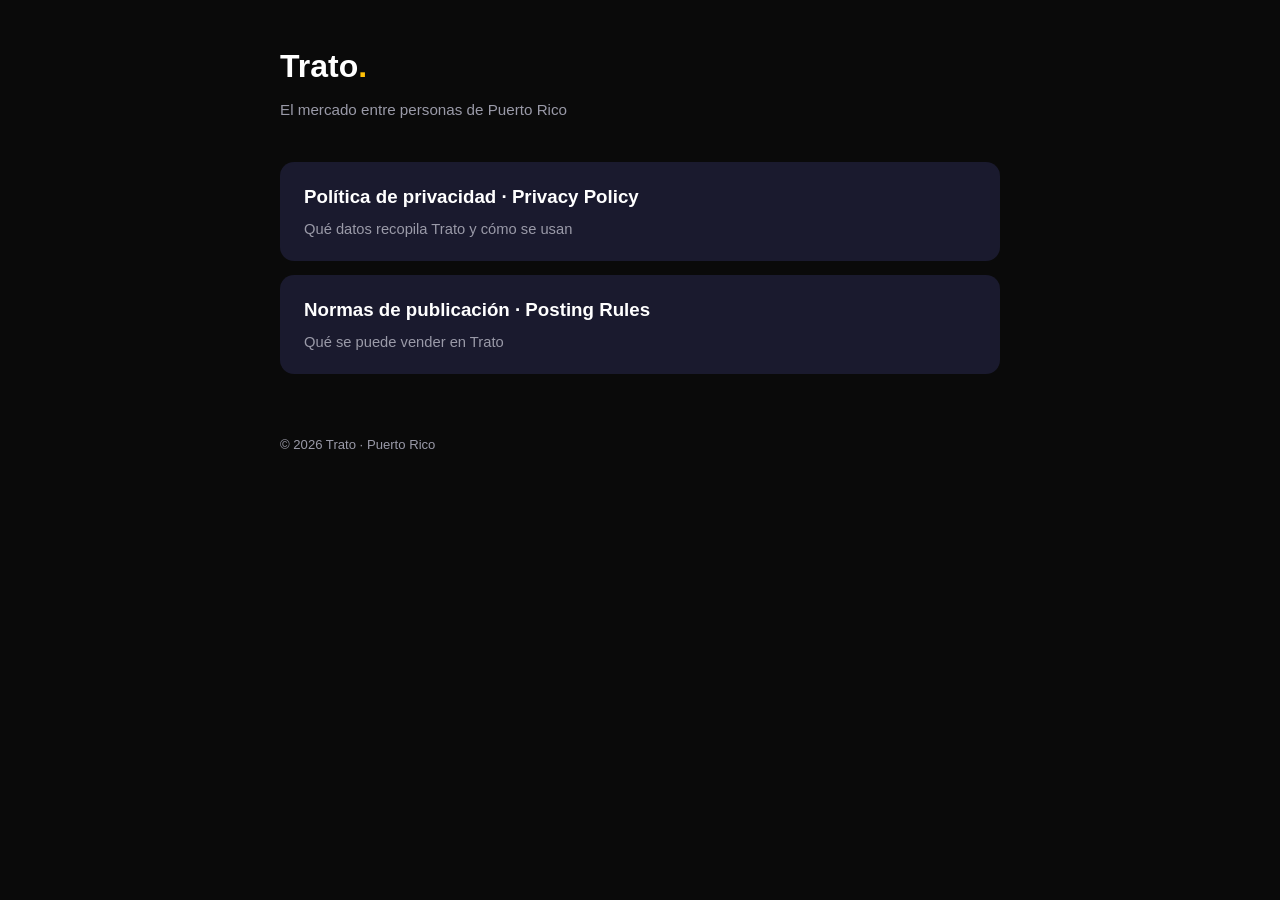
==== index.html @ db559d30 "Trato legal pages: privacy policy + posting rules (ES/EN) Co-Authored-By: Claude Fable 5 <noreply@an" ====
<!DOCTYPE html>
<html lang="es">
<head>
<meta charset="utf-8">
<meta name="viewport" content="width=device-width, initial-scale=1">
<title>Trato — Legal</title>
<link rel="stylesheet" href="style.css">
</head>
<body>
<main>
  <a class="brand" href="./">Trato<span>.</span></a>
  <p class="tagline">El mercado entre personas de Puerto Rico</p>

  <a class="card" href="privacidad.html">
    <h3>Política de privacidad · Privacy Policy</h3>
    <p>Qué datos recopila Trato y cómo se usan</p>
  </a>
  <a class="card" href="normas.html">
    <h3>Normas de publicación · Posting Rules</h3>
    <p>Qué se puede vender en Trato</p>
  </a>

  <footer>© 2026 Trato · Puerto Rico</footer>
</main>
</body>
</html>
---- style.css ----
:root {
  --bg: #0a0a0a;
  --card: #1a1a2e;
  --text: #e8e8ee;
  --muted: #9a9aa8;
  --accent: #6c63ff;
  --amber: #ffc107;
}
* { margin: 0; padding: 0; box-sizing: border-box; }
body {
  background: var(--bg);
  color: var(--text);
  font-family: -apple-system, BlinkMacSystemFont, "Segoe UI", Roboto, sans-serif;
  line-height: 1.65;
  padding: 40px 20px 80px;
}
main { max-width: 720px; margin: 0 auto; }
.brand {
  font-size: 2rem;
  font-weight: 800;
  color: #fff;
  text-decoration: none;
  display: inline-block;
  margin-bottom: 4px;
}
.brand span { color: var(--amber); }
.tagline { color: var(--muted); font-size: .95rem; margin-bottom: 40px; }
h1 { font-size: 1.6rem; margin: 24px 0 6px; }
h2 { font-size: 1.15rem; margin: 32px 0 10px; color: var(--accent); }
h2.en { color: var(--muted); }
p, li { color: var(--text); }
p { margin-bottom: 12px; }
ul { padding-left: 22px; margin-bottom: 12px; }
li { margin-bottom: 6px; }
.updated { color: var(--muted); font-size: .85rem; margin-bottom: 28px; }
.divider { border: none; border-top: 1px solid #2a2a3e; margin: 48px 0; }
.card {
  background: var(--card);
  border-radius: 14px;
  padding: 20px 24px;
  margin: 14px 0;
  display: block;
  text-decoration: none;
  color: var(--text);
}
.card:hover { outline: 1px solid var(--accent); }
.card h3 { color: #fff; margin-bottom: 4px; }
.card p { color: var(--muted); font-size: .92rem; margin: 0; }
a { color: var(--accent); }
footer { max-width: 720px; margin: 60px auto 0; color: var(--muted); font-size: .82rem; }
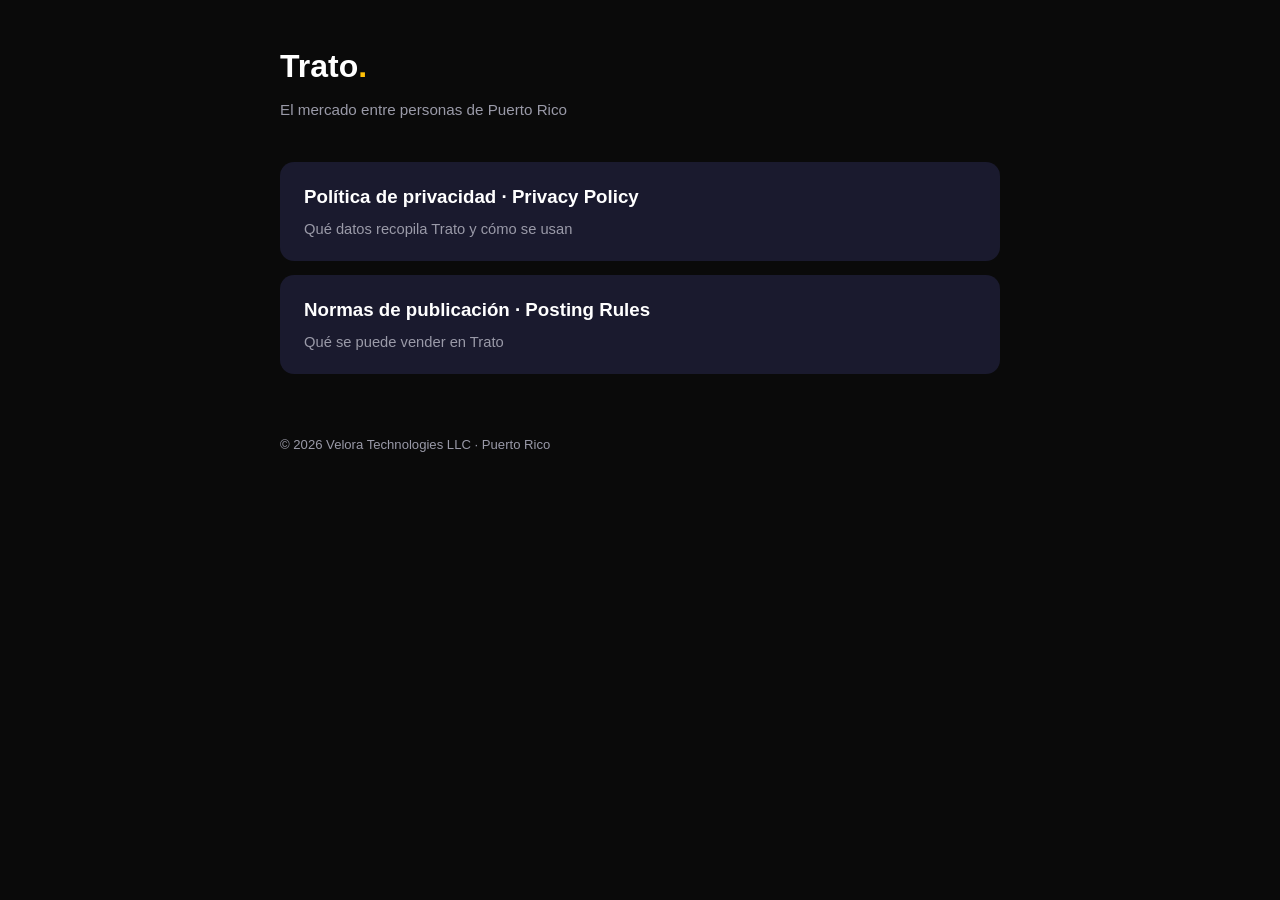
==== commit a2b3c6ea: "Name Velora Technologies LLC as the operator of Trato The LLC now formally operates the app, so the " ====
--- a/index.html
+++ b/index.html
@@ -20,7 +20,7 @@
     <p>Qué se puede vender en Trato</p>
   </a>
 
-  <footer>© 2026 Trato · Puerto Rico</footer>
+  <footer>© 2026 Velora Technologies LLC · Puerto Rico</footer>
 </main>
 </body>
 </html>
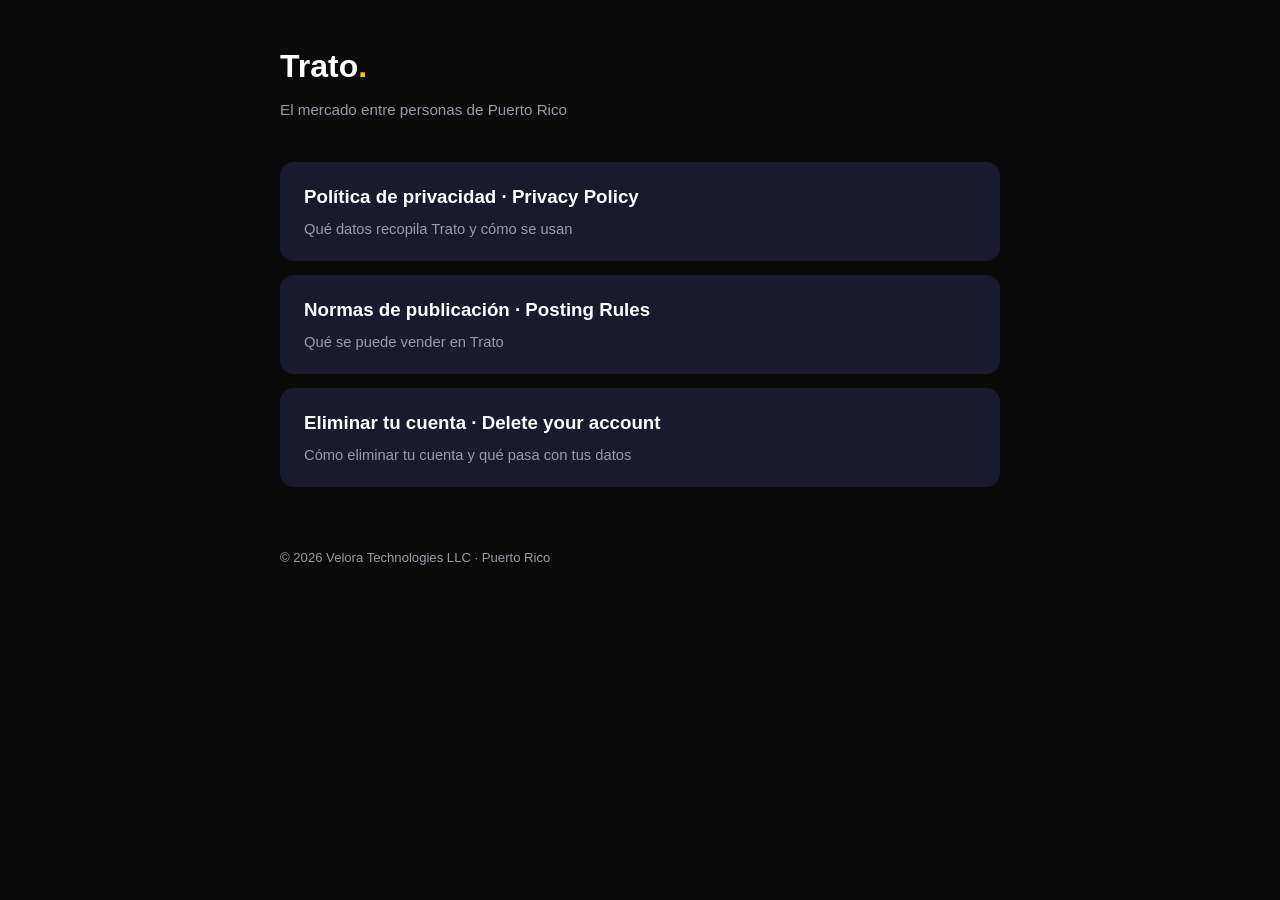
==== commit 4e2e358b: "Add the account deletion page Play requires Google Play requires a web URL for account deletion, rea" ====
--- a/index.html
+++ b/index.html
@@ -19,6 +19,10 @@
     <h3>Normas de publicación · Posting Rules</h3>
     <p>Qué se puede vender en Trato</p>
   </a>
+  <a class="card" href="eliminar-cuenta.html">
+    <h3>Eliminar tu cuenta · Delete your account</h3>
+    <p>Cómo eliminar tu cuenta y qué pasa con tus datos</p>
+  </a>
 
   <footer>© 2026 Velora Technologies LLC · Puerto Rico</footer>
 </main>
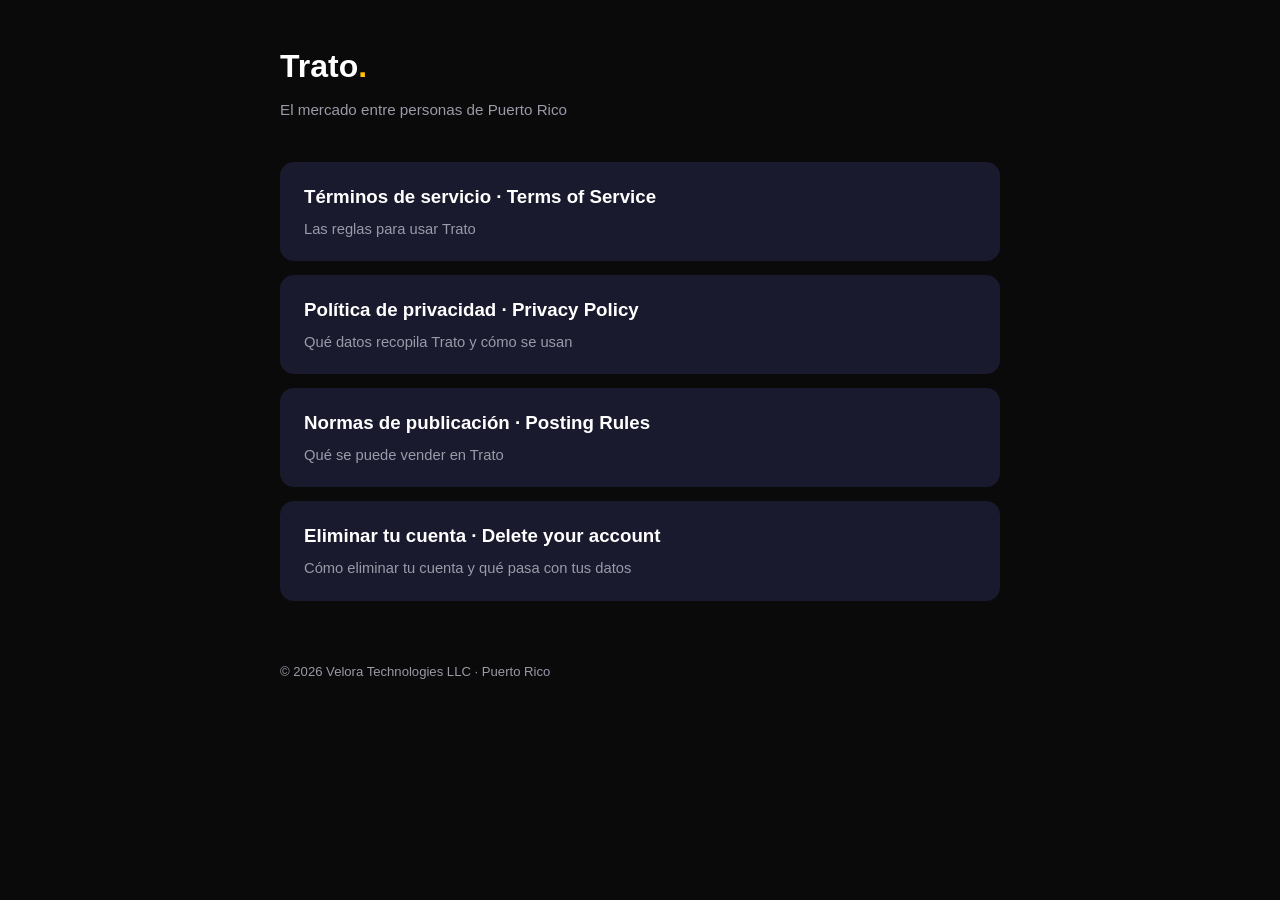
==== commit d9a18a73: "Publish the Terms of Service Bilingual Terms covering what Trato is and is not, eligibility, listing" ====
--- a/index.html
+++ b/index.html
@@ -11,6 +11,10 @@
   <a class="brand" href="./">Trato<span>.</span></a>
   <p class="tagline">El mercado entre personas de Puerto Rico</p>
 
+  <a class="card" href="terminos.html">
+    <h3>Términos de servicio · Terms of Service</h3>
+    <p>Las reglas para usar Trato</p>
+  </a>
   <a class="card" href="privacidad.html">
     <h3>Política de privacidad · Privacy Policy</h3>
     <p>Qué datos recopila Trato y cómo se usan</p>
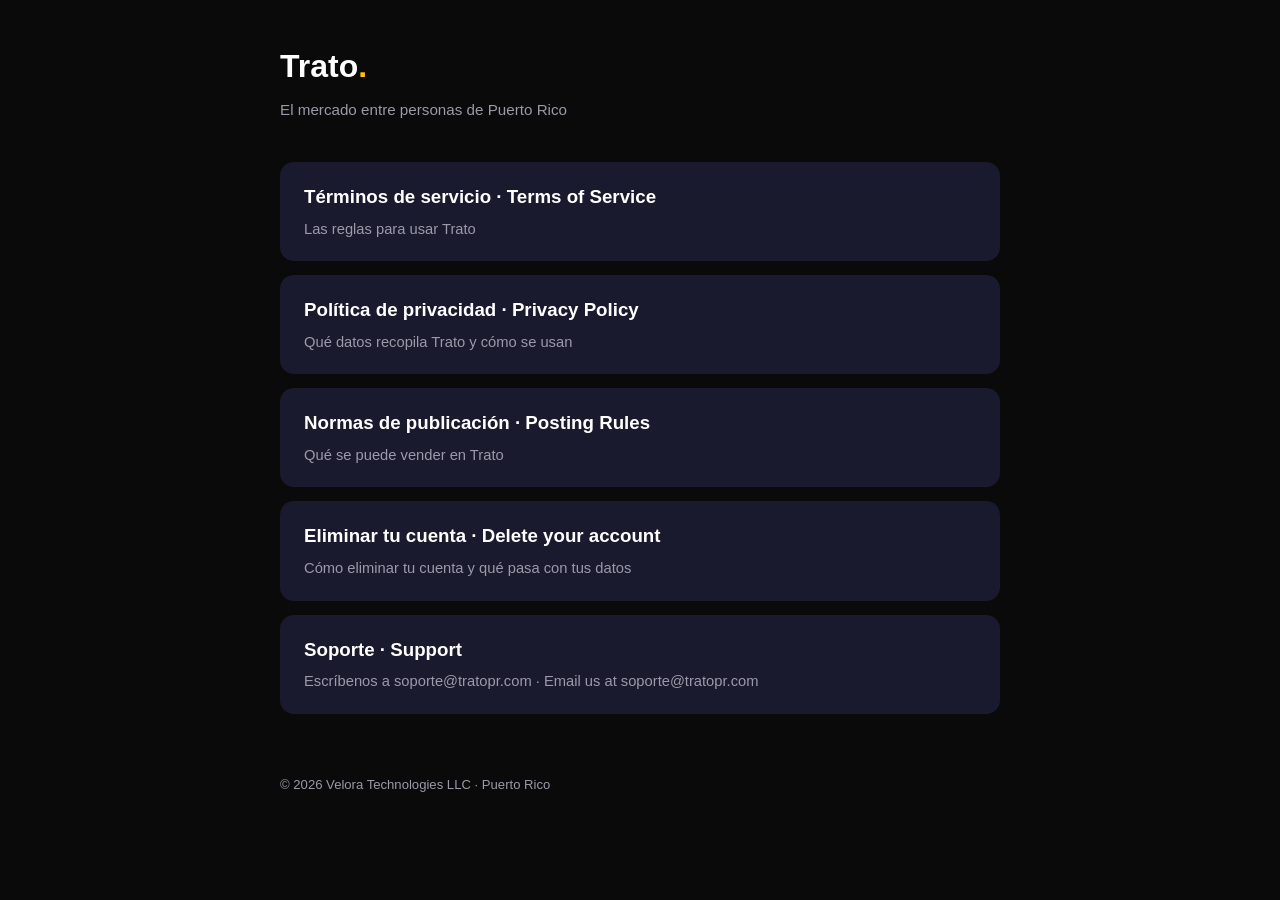
==== commit c6a68709: "Add a support contact to the home page App Store review checks that the Support URL leads to a page " ====
--- a/index.html
+++ b/index.html
@@ -28,6 +28,11 @@
     <p>Cómo eliminar tu cuenta y qué pasa con tus datos</p>
   </a>
 
+  <a class="card" href="mailto:soporte@tratopr.com">
+    <h3>Soporte · Support</h3>
+    <p>Escríbenos a soporte@tratopr.com · Email us at soporte@tratopr.com</p>
+  </a>
+
   <footer>© 2026 Velora Technologies LLC · Puerto Rico</footer>
 </main>
 </body>
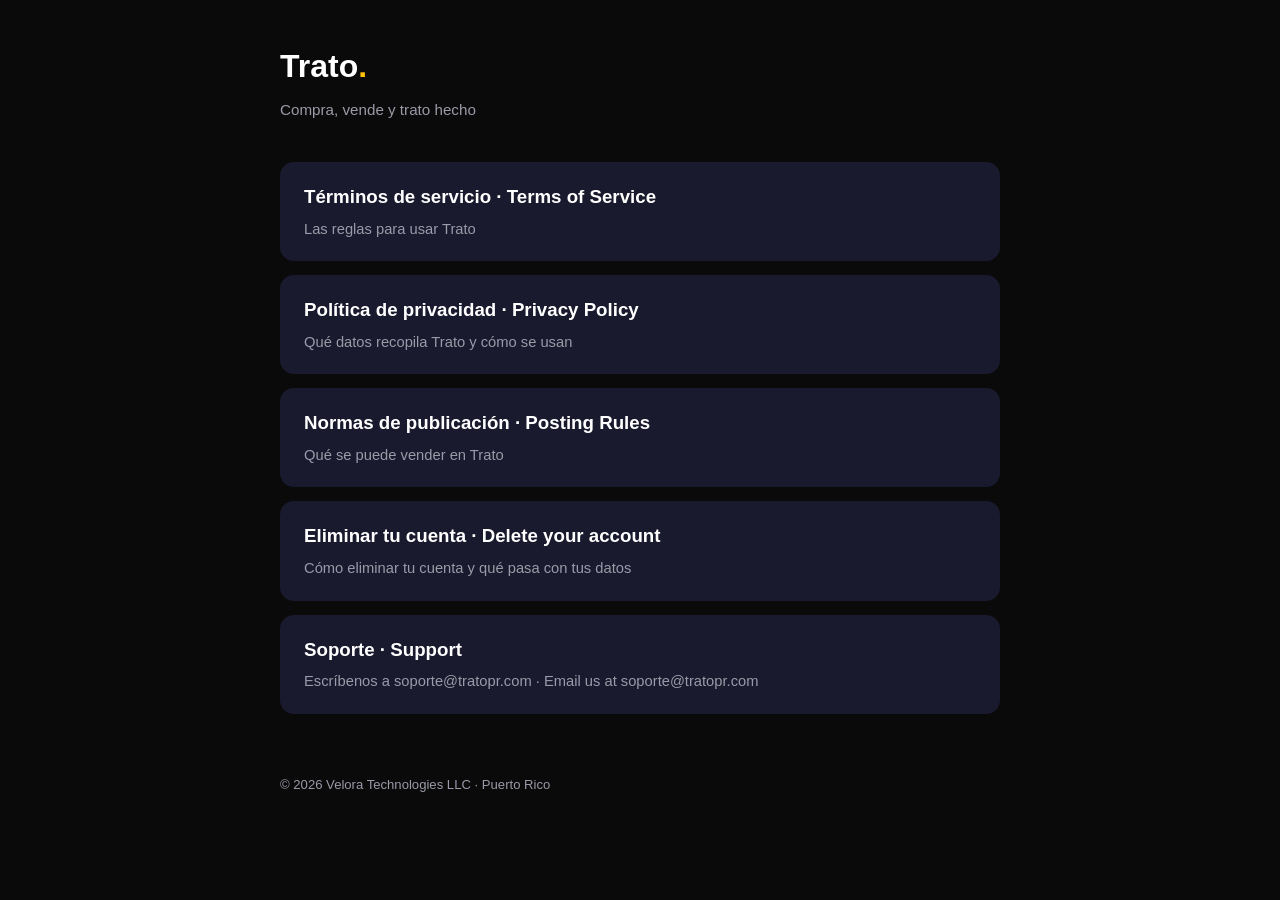
==== commit 1c35a87a: "Home: new slogan 'Compra, vende y trato hecho' Co-Authored-By: Claude Opus 5.5 <noreply@anthropic.co" ====
--- a/index.html
+++ b/index.html
@@ -3,13 +3,13 @@
 <head>
 <meta charset="utf-8">
 <meta name="viewport" content="width=device-width, initial-scale=1">
-<title>Trato — Legal</title>
+<title>Trato — Compra, vende y trato hecho</title>
 <link rel="stylesheet" href="style.css">
 </head>
 <body>
 <main>
   <a class="brand" href="./">Trato<span>.</span></a>
-  <p class="tagline">El mercado entre personas de Puerto Rico</p>
+  <p class="tagline">Compra, vende y trato hecho</p>
 
   <a class="card" href="terminos.html">
     <h3>Términos de servicio · Terms of Service</h3>
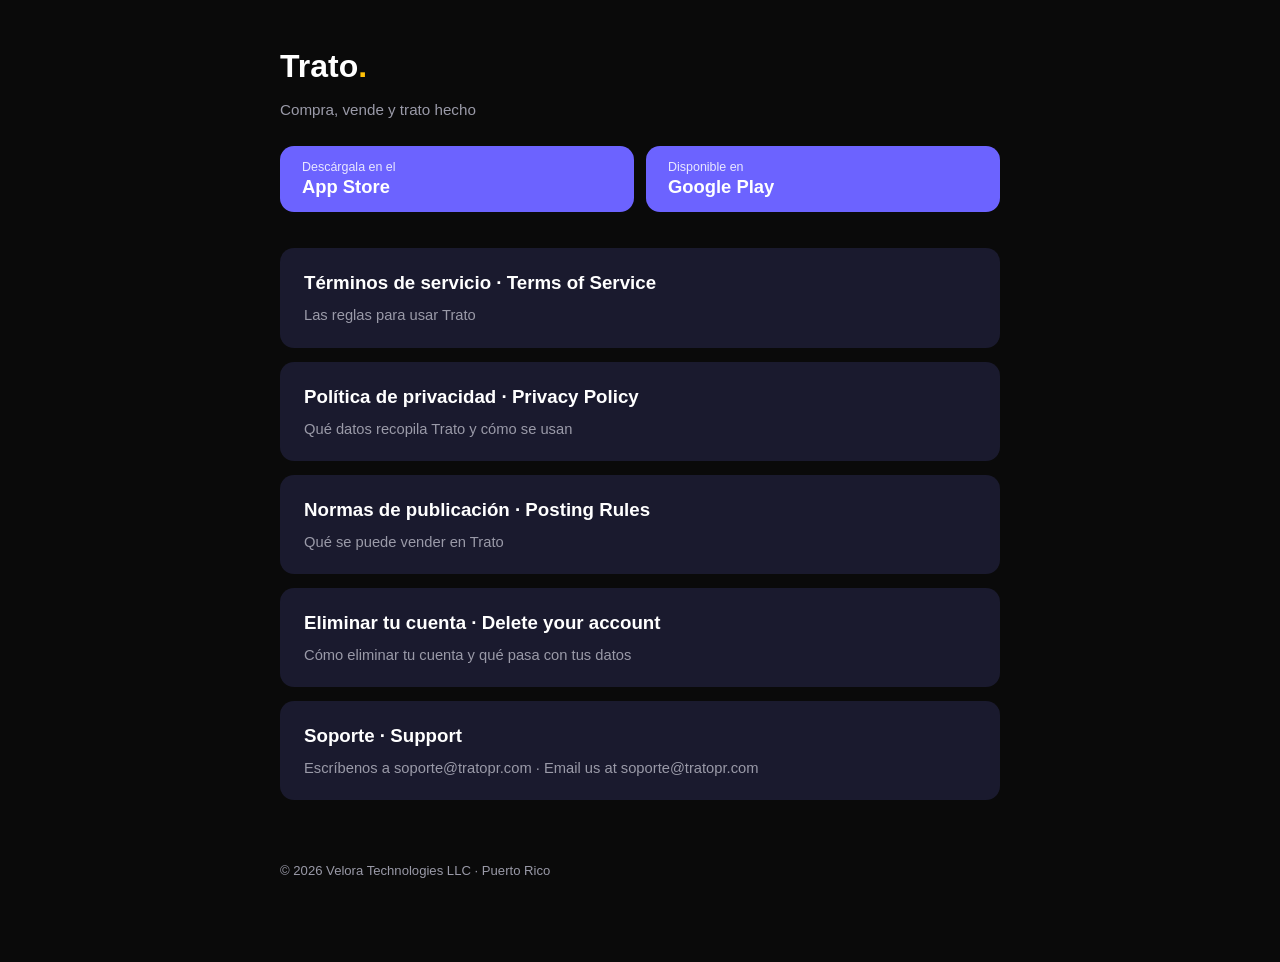
==== commit 84003ef7: "Home: App Store and Google Play download buttons Co-Authored-By: Claude Opus 5.5 <noreply@anthropic." ====
--- a/index.html
+++ b/index.html
@@ -4,12 +4,22 @@
 <meta charset="utf-8">
 <meta name="viewport" content="width=device-width, initial-scale=1">
 <title>Trato — Compra, vende y trato hecho</title>
+<meta name="apple-itunes-app" content="app-id=6792514083">
 <link rel="stylesheet" href="style.css">
 </head>
 <body>
 <main>
   <a class="brand" href="./">Trato<span>.</span></a>
   <p class="tagline">Compra, vende y trato hecho</p>
+
+  <div class="stores">
+    <a class="store" href="https://apps.apple.com/us/app/trato-pr/id6792514083">
+      <small>Descárgala en el</small>App Store
+    </a>
+    <a class="store" href="https://play.google.com/store/apps/details?id=com.trato.marketplace">
+      <small>Disponible en</small>Google Play
+    </a>
+  </div>
 
   <a class="card" href="terminos.html">
     <h3>Términos de servicio · Terms of Service</h3>
--- a/style.css
+++ b/style.css
@@ -47,4 +47,18 @@
 .card h3 { color: #fff; margin-bottom: 4px; }
 .card p { color: var(--muted); font-size: .92rem; margin: 0; }
 a { color: var(--accent); }
+.stores { display: flex; flex-wrap: wrap; gap: 12px; margin: -16px 0 36px; }
+.store {
+  flex: 1 1 200px;
+  background: var(--accent);
+  color: #fff;
+  border-radius: 14px;
+  padding: 14px 22px;
+  text-decoration: none;
+  font-weight: 700;
+  font-size: 1.15rem;
+  line-height: 1.25;
+}
+.store:hover { filter: brightness(1.12); }
+.store small { display: block; font-weight: 500; font-size: .78rem; opacity: .85; }
 footer { max-width: 720px; margin: 60px auto 0; color: var(--muted); font-size: .82rem; }
